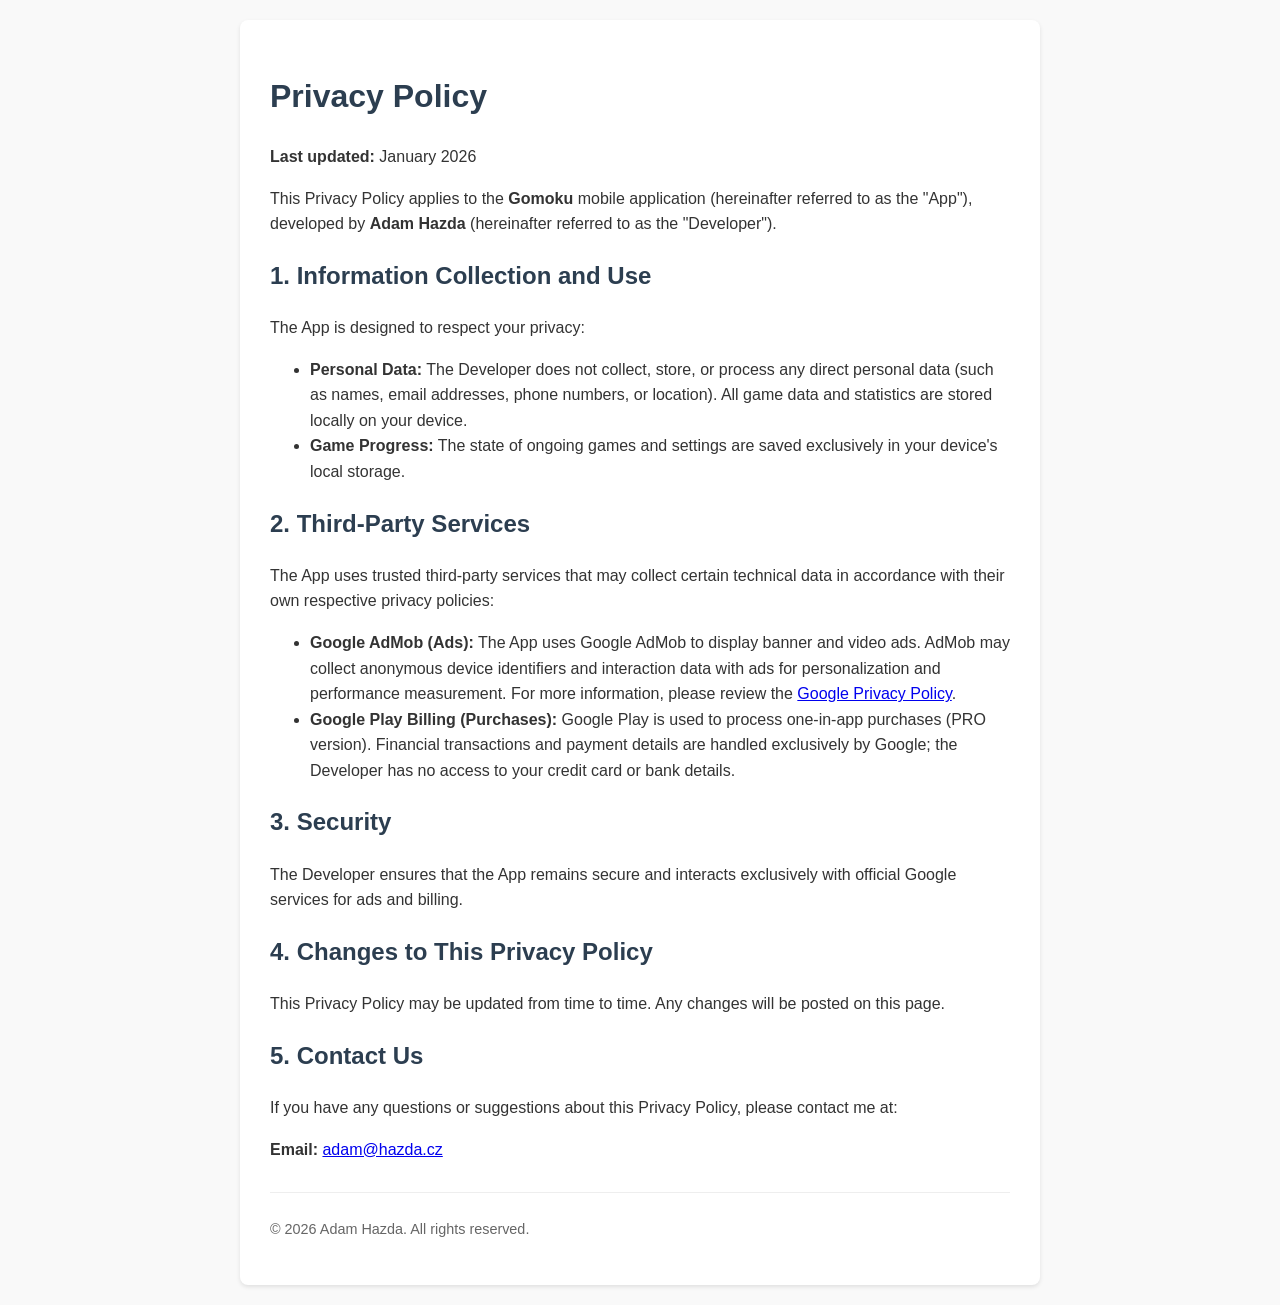
==== privacy-gomoku.html @ 67d2934d "Create privacy-gomoku.html" ====
<!DOCTYPE html>
<html lang="en">
<head>
    <meta charset="UTF-8">
    <meta name="viewport" content="width=device-width, initial-scale=1.0">
    <title>Privacy Policy - Gomoku</title>
    <style>
        body {
            font-family: Arial, sans-serif;
            line-height: 1.6;
            color: #333;
            max-width: 800px;
            margin: 0 auto;
            padding: 20px;
            background-color: #f9f9f9;
        }
        h1, h2 {
            color: #2c3e50;
        }
        .container {
            background: #fff;
            padding: 30px;
            border-radius: 8px;
            box-shadow: 0 2px 4px rgba(0,0,0,0.1);
        }
        .footer {
            margin-top: 30px;
            font-size: 0.9em;
            color: #666;
            border-top: 1px solid #eee;
            padding-top: 10px;
        }
    </style>
</head>
<body>
    <div class="container">
        <h1>Privacy Policy</h1>
        <p><strong>Last updated:</strong> January 2026</p>

        <p>This Privacy Policy applies to the <strong>Gomoku</strong> mobile application (hereinafter referred to as the "App"), developed by <strong>Adam Hazda</strong> (hereinafter referred to as the "Developer").</p>

        <h2>1. Information Collection and Use</h2>
        <p>The App is designed to respect your privacy:</p>
        <ul>
            <li><strong>Personal Data:</strong> The Developer does not collect, store, or process any direct personal data (such as names, email addresses, phone numbers, or location). All game data and statistics are stored locally on your device.</li>
            <li><strong>Game Progress:</strong> The state of ongoing games and settings are saved exclusively in your device's local storage.</li>
        </ul>

        <h2>2. Third-Party Services</h2>
        <p>The App uses trusted third-party services that may collect certain technical data in accordance with their own respective privacy policies:</p>
        <ul>
            <li><strong>Google AdMob (Ads):</strong> The App uses Google AdMob to display banner and video ads. AdMob may collect anonymous device identifiers and interaction data with ads for personalization and performance measurement. For more information, please review the <a href="https://policies.google.com/privacy" target="_blank">Google Privacy Policy</a>.</li>
            <li><strong>Google Play Billing (Purchases):</strong> Google Play is used to process one-in-app purchases (PRO version). Financial transactions and payment details are handled exclusively by Google; the Developer has no access to your credit card or bank details.</li>
        </ul>

        <h2>3. Security</h2>
        <p>The Developer ensures that the App remains secure and interacts exclusively with official Google services for ads and billing.</p>

        <h2>4. Changes to This Privacy Policy</h2>
        <p>This Privacy Policy may be updated from time to time. Any changes will be posted on this page.</p>

        <h2>5. Contact Us</h2>
        <p>If you have any questions or suggestions about this Privacy Policy, please contact me at:</p>
        <p><strong>Email:</strong> <a href="mailto:adam@hazda.cz">adam@hazda.cz</a></p>

        <div class="footer">
            <p>&copy; 2026 Adam Hazda. All rights reserved.</p>
        </div>
    </div>
</body>
</html>
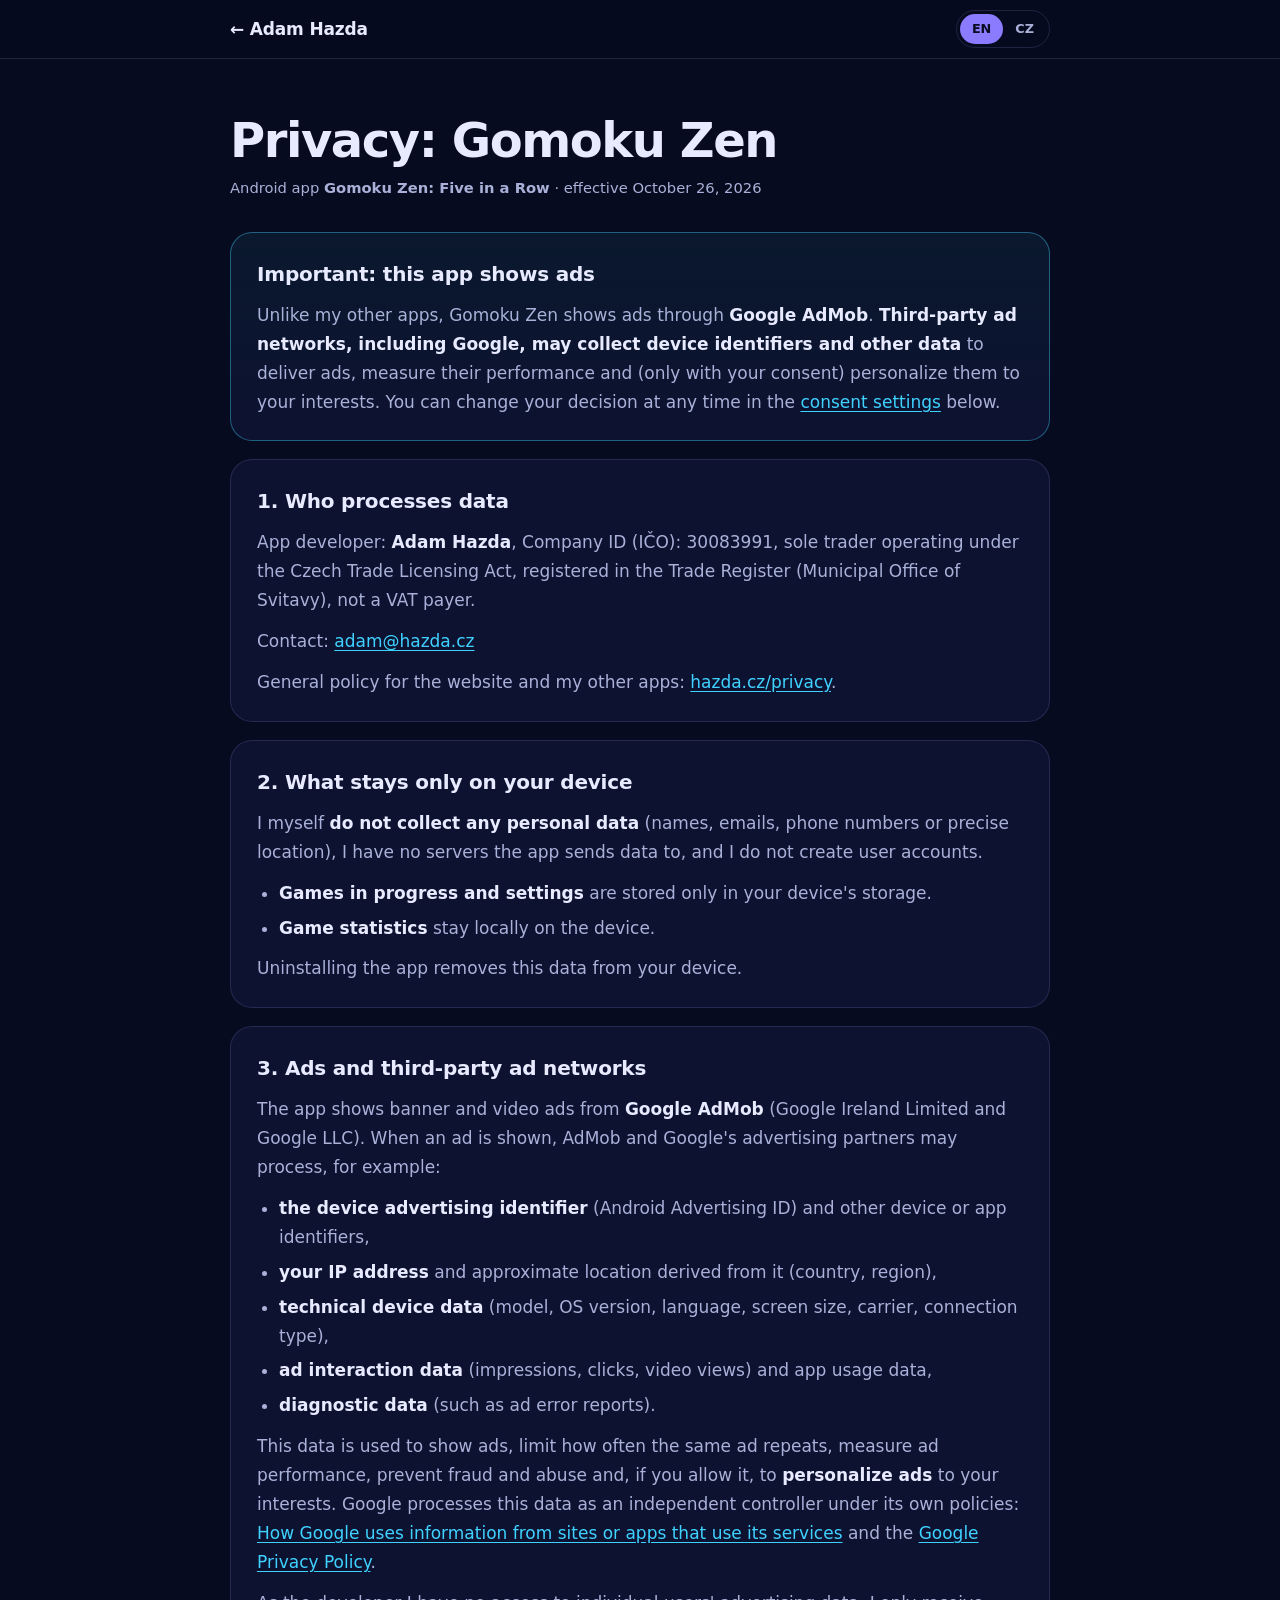
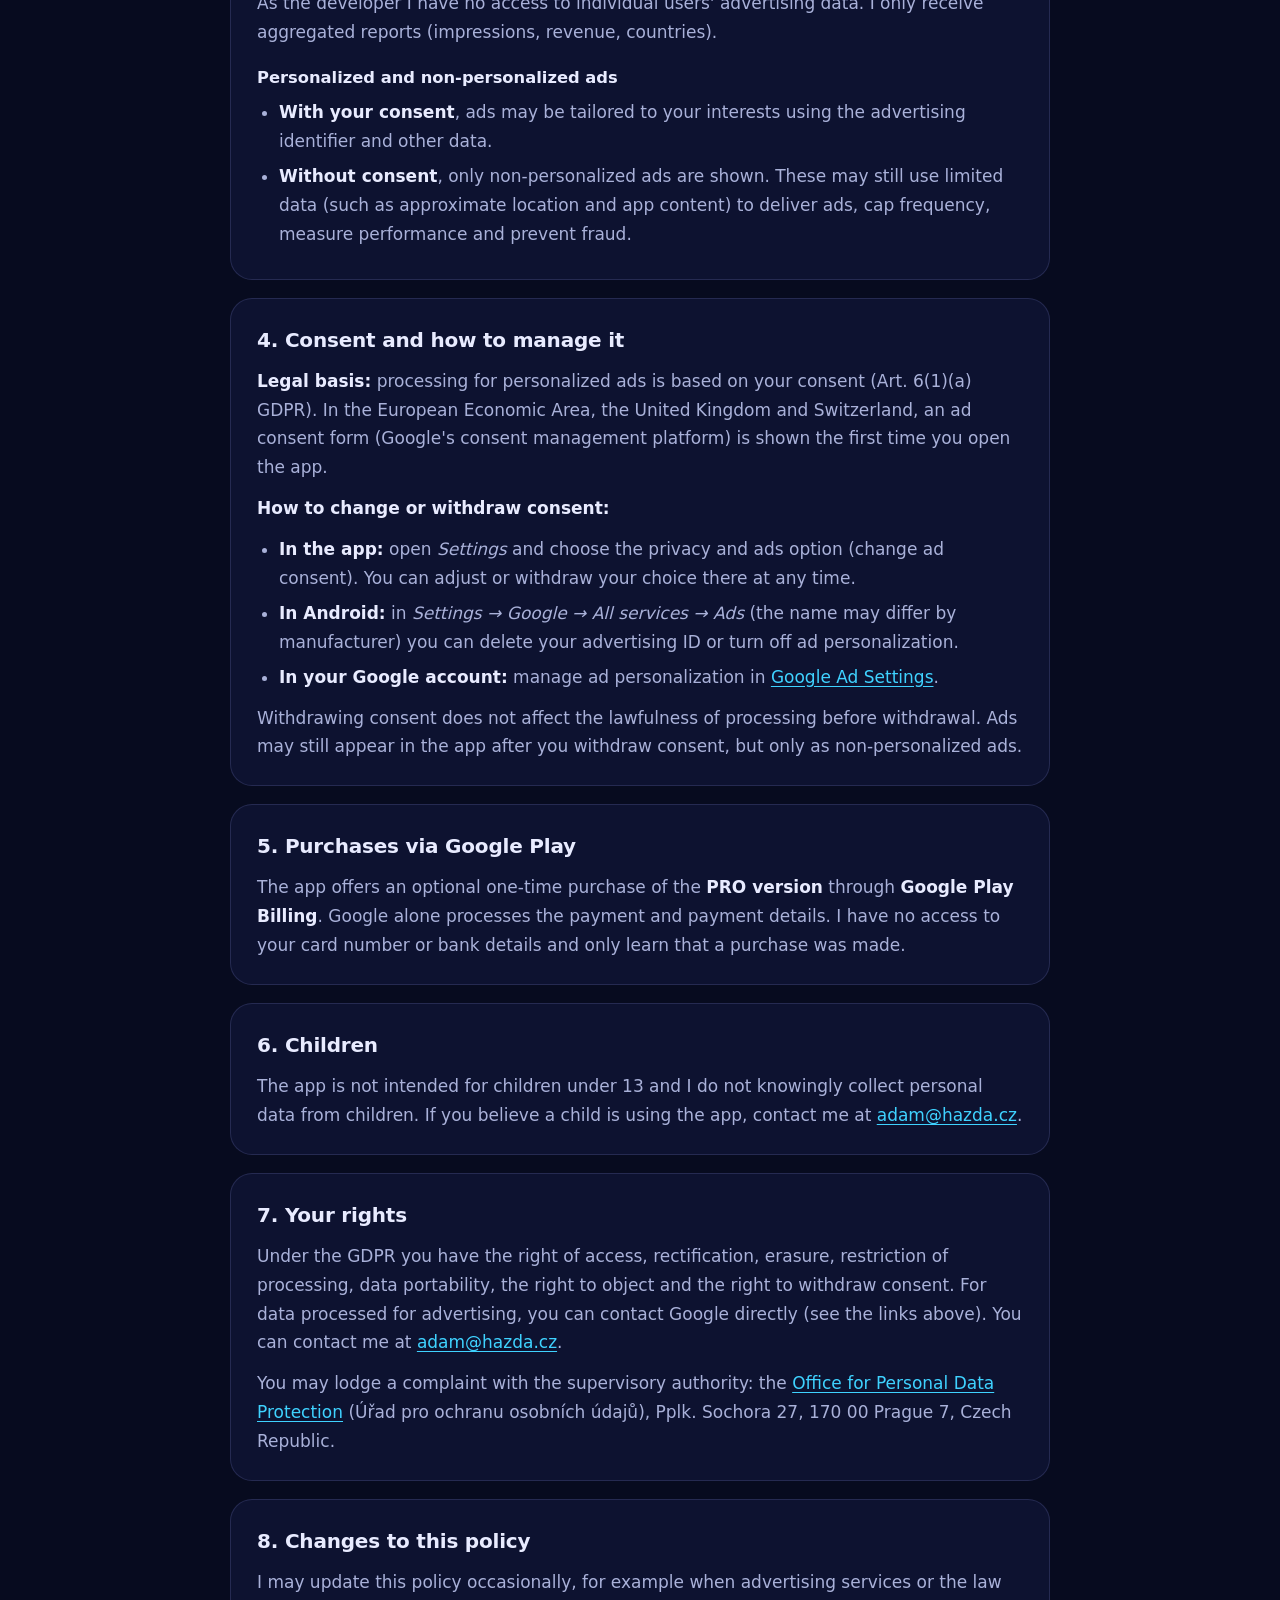
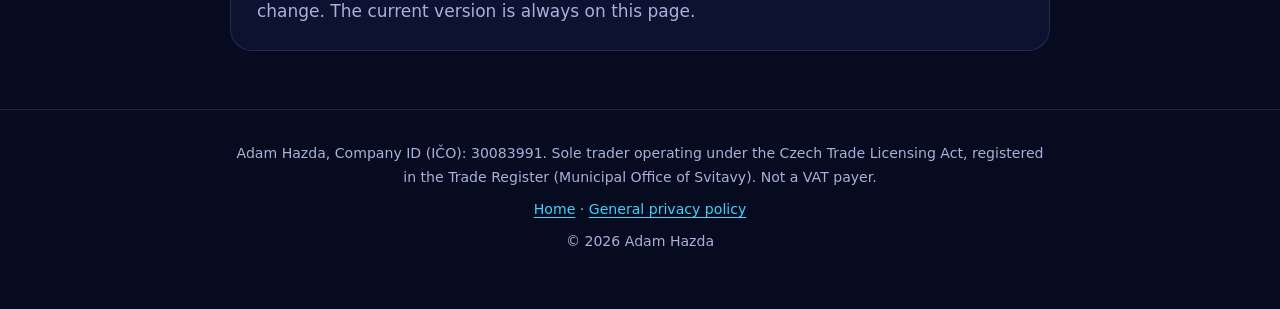
==== commit 614e2562: "Add files via upload" ====
--- a/privacy-gomoku.html
+++ b/privacy-gomoku.html
@@ -1,71 +1,214 @@
 <!DOCTYPE html>
-<html lang="en">
+<html lang="cs" data-lang="cz">
 <head>
-    <meta charset="UTF-8">
-    <meta name="viewport" content="width=device-width, initial-scale=1.0">
-    <title>Privacy Policy - Gomoku</title>
-    <style>
-        body {
-            font-family: Arial, sans-serif;
-            line-height: 1.6;
-            color: #333;
-            max-width: 800px;
-            margin: 0 auto;
-            padding: 20px;
-            background-color: #f9f9f9;
-        }
-        h1, h2 {
-            color: #2c3e50;
-        }
-        .container {
-            background: #fff;
-            padding: 30px;
-            border-radius: 8px;
-            box-shadow: 0 2px 4px rgba(0,0,0,0.1);
-        }
-        .footer {
-            margin-top: 30px;
-            font-size: 0.9em;
-            color: #666;
-            border-top: 1px solid #eee;
-            padding-top: 10px;
-        }
-    </style>
+<meta charset="utf-8">
+<meta name="viewport" content="width=device-width, initial-scale=1, viewport-fit=cover">
+<title>Ochrana soukromí: Gomoku Zen | Privacy Policy: Gomoku Zen</title>
+<meta name="description" content="Zásady ochrany soukromí aplikace Gomoku Zen: Five in a Row (reklamy Google AdMob). Privacy policy of the Gomoku Zen: Five in a Row app (Google AdMob ads).">
+<meta name="theme-color" content="#070b1f">
+<link rel="canonical" href="https://hazda.cz/privacy-gomoku">
+<script>
+  (function () {
+    var l = null;
+    try { l = localStorage.getItem('preferred_lang'); } catch (e) {}
+    if (l !== 'cz' && l !== 'en') l = /^cs/i.test(navigator.language || '') ? 'cz' : 'en';
+    document.documentElement.setAttribute('data-lang', l);
+    document.documentElement.lang = l === 'cz' ? 'cs' : 'en';
+  })();
+</script>
+<link rel="stylesheet" href="/legal.css">
 </head>
 <body>
-    <div class="container">
-        <h1>Privacy Policy</h1>
-        <p><strong>Last updated:</strong> January 2026</p>
-
-        <p>This Privacy Policy applies to the <strong>Gomoku</strong> mobile application (hereinafter referred to as the "App"), developed by <strong>Adam Hazda</strong> (hereinafter referred to as the "Developer").</p>
-
-        <h2>1. Information Collection and Use</h2>
-        <p>The App is designed to respect your privacy:</p>
-        <ul>
-            <li><strong>Personal Data:</strong> The Developer does not collect, store, or process any direct personal data (such as names, email addresses, phone numbers, or location). All game data and statistics are stored locally on your device.</li>
-            <li><strong>Game Progress:</strong> The state of ongoing games and settings are saved exclusively in your device's local storage.</li>
-        </ul>
-
-        <h2>2. Third-Party Services</h2>
-        <p>The App uses trusted third-party services that may collect certain technical data in accordance with their own respective privacy policies:</p>
-        <ul>
-            <li><strong>Google AdMob (Ads):</strong> The App uses Google AdMob to display banner and video ads. AdMob may collect anonymous device identifiers and interaction data with ads for personalization and performance measurement. For more information, please review the <a href="https://policies.google.com/privacy" target="_blank">Google Privacy Policy</a>.</li>
-            <li><strong>Google Play Billing (Purchases):</strong> Google Play is used to process one-in-app purchases (PRO version). Financial transactions and payment details are handled exclusively by Google; the Developer has no access to your credit card or bank details.</li>
-        </ul>
-
-        <h2>3. Security</h2>
-        <p>The Developer ensures that the App remains secure and interacts exclusively with official Google services for ads and billing.</p>
-
-        <h2>4. Changes to This Privacy Policy</h2>
-        <p>This Privacy Policy may be updated from time to time. Any changes will be posted on this page.</p>
-
-        <h2>5. Contact Us</h2>
-        <p>If you have any questions or suggestions about this Privacy Policy, please contact me at:</p>
-        <p><strong>Email:</strong> <a href="mailto:adam@hazda.cz">adam@hazda.cz</a></p>
-
-        <div class="footer">
-            <p>&copy; 2026 Adam Hazda. All rights reserved.</p>
-        </div>
+
+<nav class="nav">
+  <div class="wrap">
+    <a class="brand" href="/">← Adam Hazda</a>
+    <div class="lang" role="group" aria-label="Language">
+      <button type="button" id="btn-en" data-set-lang="en">EN</button>
+      <button type="button" id="btn-cz" data-set-lang="cz">CZ</button>
     </div>
+  </div>
+</nav>
+
+<main>
+<div class="wrap">
+
+<!-- ====================== ČESKY ====================== -->
+<div class="lang-cz">
+  <h1>Ochrana soukromí: Gomoku Zen</h1>
+  <p class="meta">Aplikace <strong>Gomoku Zen: Five in a Row</strong> pro Android · účinné od 26. října 2026</p>
+
+  <section class="card notice">
+    <h2>Důležité: aplikace zobrazuje reklamy</h2>
+    <p>Na rozdíl od mých ostatních aplikací zobrazuje Gomoku Zen reklamy prostřednictvím <strong>Google AdMob</strong>. <strong>Reklamní sítě třetích stran, včetně Googlu, mohou sbírat identifikátory zařízení a další údaje</strong>, aby reklamy zobrazovaly, měřily jejich výkon a (jen s vaším souhlasem) přizpůsobovaly vašim zájmům. Své rozhodnutí můžete kdykoliv změnit v <a href="#souhlas">nastavení souhlasu</a> níže.</p>
+  </section>
+
+  <section class="card">
+    <h2>1. Kdo údaje zpracovává</h2>
+    <p>Vývojář aplikace: <strong>Adam Hazda</strong>, IČO: 30083991, podnikající dle živnostenského zákona, zapsaný v Živnostenském rejstříku (Městský úřad Svitavy), neplátce DPH.</p>
+    <!-- TODO: doplnit adresu místa podnikání -->
+    <p>Kontakt: <a href="mailto:adam@hazda.cz">adam@hazda.cz</a></p>
+    <p>Obecné zásady webu a ostatních aplikací: <a href="/privacy">hazda.cz/privacy</a>.</p>
+  </section>
+
+  <section class="card">
+    <h2>2. Co zůstává jen ve vašem zařízení</h2>
+    <p>Já sám <strong>nesbírám žádné osobní údaje</strong> (jména, e-maily, telefonní čísla ani přesnou polohu), nemám vlastní servery, na které by aplikace data odesílala, a nevytvářím uživatelské účty.</p>
+    <ul>
+      <li><strong>Rozehrané partie a nastavení</strong> se ukládají pouze v úložišti vašeho zařízení.</li>
+      <li><strong>Herní statistiky</strong> zůstávají lokálně v zařízení.</li>
+    </ul>
+    <p>Odinstalováním aplikace se tato data z vašeho zařízení smažou.</p>
+  </section>
+
+  <section class="card" id="reklamy">
+    <h2>3. Reklamy a reklamní sítě třetích stran</h2>
+    <p>Aplikace zobrazuje bannerové a videoreklamy ze služby <strong>Google AdMob</strong> (Google Ireland Limited a Google LLC). Při zobrazení reklamy mohou AdMob a reklamní partneři Googlu zpracovávat například:</p>
+    <ul>
+      <li><strong>reklamní identifikátor zařízení</strong> (Android Advertising ID) a další identifikátory zařízení nebo aplikace,</li>
+      <li><strong>IP adresu</strong> a z ní odvozenou přibližnou polohu (země, region),</li>
+      <li><strong>technické údaje o zařízení</strong> (model, verze systému, jazyk, velikost displeje, operátor, typ připojení),</li>
+      <li><strong>údaje o interakci s reklamou</strong> (zobrazení, kliknutí, dokoukání videa) a o používání aplikace,</li>
+      <li><strong>diagnostické údaje</strong> (např. hlášení o chybách reklam).</li>
+    </ul>
+    <p>Tyto údaje slouží k zobrazení reklam, omezení opakování stejné reklamy, měření výkonu reklam, ochraně před podvody a zneužitím a – pokud to povolíte – k <strong>personalizaci reklam</strong> podle vašich zájmů. Google zpracovává tyto údaje jako samostatný správce podle vlastních zásad: <a href="https://policies.google.com/technologies/partner-sites" target="_blank" rel="noopener">Jak Google používá údaje z webů a aplikací svých partnerů</a> a <a href="https://policies.google.com/privacy" target="_blank" rel="noopener">Zásady ochrany soukromí Google</a>.</p>
+    <p>Jako vývojář k reklamním údajům jednotlivých uživatelů přístup nemám. Dostávám pouze souhrnné reporty (počet zobrazení, výnosy, země).</p>
+    <h3>Personalizované a nepersonalizované reklamy</h3>
+    <ul>
+      <li><strong>Se souhlasem</strong> mohou být reklamy přizpůsobeny vašim zájmům na základě reklamního identifikátoru a dalších údajů.</li>
+      <li><strong>Bez souhlasu</strong> se zobrazují jen nepersonalizované reklamy. I ty mohou využívat omezené údaje (např. přibližnou polohu a obsah aplikace) k doručení reklamy, omezení frekvence, měření a ochraně před podvody.</li>
+    </ul>
+  </section>
+
+  <section class="card" id="souhlas">
+    <h2>4. Souhlas a jeho nastavení</h2>
+    <p><strong>Právní základ:</strong> zpracování údajů pro personalizované reklamy probíhá na základě vašeho souhlasu (čl. 6 odst. 1 písm. a) GDPR). V zemích Evropského hospodářského prostoru, ve Spojeném království a ve Švýcarsku se při prvním spuštění zobrazí formulář pro udělení souhlasu s reklamami (platforma Google pro správu souhlasu).</p>
+    <p><strong>Jak souhlas změnit nebo odvolat:</strong></p>
+    <ul>
+      <li><strong>V aplikaci:</strong> otevřete <em>Nastavení</em> a zvolte položku pro nastavení soukromí a reklam (změna souhlasu s reklamami). Zde můžete svou volbu kdykoliv upravit nebo odvolat.</li>
+      <li><strong>V systému Android:</strong> v <em>Nastavení → Google → Všechny služby → Reklamy</em> (název se může lišit podle výrobce) můžete reklamní ID smazat nebo vypnout personalizaci reklam.</li>
+      <li><strong>V účtu Google:</strong> personalizaci reklam spravujete v <a href="https://adssettings.google.com" target="_blank" rel="noopener">nastavení reklam Google</a>.</li>
+    </ul>
+    <p>Odvolání souhlasu nemá vliv na zákonnost zpracování před jeho odvoláním. Reklamy se v aplikaci mohou zobrazovat i po odvolání souhlasu, ale už jen jako nepersonalizované.</p>
+  </section>
+
+  <section class="card">
+    <h2>5. Nákupy přes Google Play</h2>
+    <p>Aplikace nabízí volitelný jednorázový nákup <strong>verze PRO</strong> prostřednictvím <strong>Google Play Billing</strong>. Platbu a platební údaje zpracovává výhradně Google. Já k číslu karty ani bankovním údajům nemám přístup a dozvídám se pouze, že nákup proběhl.</p>
+  </section>
+
+  <section class="card">
+    <h2>6. Děti</h2>
+    <p>Aplikace není určena dětem mladším 13 let a vědomě od dětí osobní údaje nesbírám. Pokud se domníváte, že aplikaci používá dítě, kontaktujte mě na adrese <a href="mailto:adam@hazda.cz">adam@hazda.cz</a>.</p>
+  </section>
+
+  <section class="card">
+    <h2>7. Vaše práva</h2>
+    <p>Podle GDPR máte právo na přístup k údajům, jejich opravu nebo výmaz, omezení zpracování, přenositelnost, právo vznést námitku a právo odvolat souhlas. U údajů zpracovávaných pro reklamy se na Google můžete obrátit přímo (viz odkazy výše). Mě můžete kontaktovat na <a href="mailto:adam@hazda.cz">adam@hazda.cz</a>.</p>
+    <p>Stížnost můžete podat u dozorového úřadu: <a href="https://www.uoou.gov.cz" target="_blank" rel="noopener">Úřad pro ochranu osobních údajů</a>, Pplk. Sochora 27, 170 00 Praha 7.</p>
+  </section>
+
+  <section class="card">
+    <h2>8. Změny těchto zásad</h2>
+    <p>Zásady mohu příležitostně aktualizovat, např. při změně reklamních služeb nebo legislativy. Aktuální znění je vždy na této stránce.</p>
+  </section>
+</div>
+
+<!-- ====================== ENGLISH ====================== -->
+<div class="lang-en">
+  <h1>Privacy: Gomoku Zen</h1>
+  <p class="meta">Android app <strong>Gomoku Zen: Five in a Row</strong> · effective October 26, 2026</p>
+
+  <section class="card notice">
+    <h2>Important: this app shows ads</h2>
+    <p>Unlike my other apps, Gomoku Zen shows ads through <strong>Google AdMob</strong>. <strong>Third-party ad networks, including Google, may collect device identifiers and other data</strong> to deliver ads, measure their performance and (only with your consent) personalize them to your interests. You can change your decision at any time in the <a href="#consent">consent settings</a> below.</p>
+  </section>
+
+  <section class="card">
+    <h2>1. Who processes data</h2>
+    <p>App developer: <strong>Adam Hazda</strong>, Company ID (IČO): 30083991, sole trader operating under the Czech Trade Licensing Act, registered in the Trade Register (Municipal Office of Svitavy), not a VAT payer.</p>
+    <p>Contact: <a href="mailto:adam@hazda.cz">adam@hazda.cz</a></p>
+    <p>General policy for the website and my other apps: <a href="/privacy">hazda.cz/privacy</a>.</p>
+  </section>
+
+  <section class="card">
+    <h2>2. What stays only on your device</h2>
+    <p>I myself <strong>do not collect any personal data</strong> (names, emails, phone numbers or precise location), I have no servers the app sends data to, and I do not create user accounts.</p>
+    <ul>
+      <li><strong>Games in progress and settings</strong> are stored only in your device's storage.</li>
+      <li><strong>Game statistics</strong> stay locally on the device.</li>
+    </ul>
+    <p>Uninstalling the app removes this data from your device.</p>
+  </section>
+
+  <section class="card">
+    <h2>3. Ads and third-party ad networks</h2>
+    <p>The app shows banner and video ads from <strong>Google AdMob</strong> (Google Ireland Limited and Google LLC). When an ad is shown, AdMob and Google's advertising partners may process, for example:</p>
+    <ul>
+      <li><strong>the device advertising identifier</strong> (Android Advertising ID) and other device or app identifiers,</li>
+      <li><strong>your IP address</strong> and approximate location derived from it (country, region),</li>
+      <li><strong>technical device data</strong> (model, OS version, language, screen size, carrier, connection type),</li>
+      <li><strong>ad interaction data</strong> (impressions, clicks, video views) and app usage data,</li>
+      <li><strong>diagnostic data</strong> (such as ad error reports).</li>
+    </ul>
+    <p>This data is used to show ads, limit how often the same ad repeats, measure ad performance, prevent fraud and abuse and, if you allow it, to <strong>personalize ads</strong> to your interests. Google processes this data as an independent controller under its own policies: <a href="https://policies.google.com/technologies/partner-sites" target="_blank" rel="noopener">How Google uses information from sites or apps that use its services</a> and the <a href="https://policies.google.com/privacy" target="_blank" rel="noopener">Google Privacy Policy</a>.</p>
+    <p>As the developer I have no access to individual users' advertising data. I only receive aggregated reports (impressions, revenue, countries).</p>
+    <h3>Personalized and non-personalized ads</h3>
+    <ul>
+      <li><strong>With your consent</strong>, ads may be tailored to your interests using the advertising identifier and other data.</li>
+      <li><strong>Without consent</strong>, only non-personalized ads are shown. These may still use limited data (such as approximate location and app content) to deliver ads, cap frequency, measure performance and prevent fraud.</li>
+    </ul>
+  </section>
+
+  <section class="card" id="consent">
+    <h2>4. Consent and how to manage it</h2>
+    <p><strong>Legal basis:</strong> processing for personalized ads is based on your consent (Art. 6(1)(a) GDPR). In the European Economic Area, the United Kingdom and Switzerland, an ad consent form (Google's consent management platform) is shown the first time you open the app.</p>
+    <p><strong>How to change or withdraw consent:</strong></p>
+    <ul>
+      <li><strong>In the app:</strong> open <em>Settings</em> and choose the privacy and ads option (change ad consent). You can adjust or withdraw your choice there at any time.</li>
+      <li><strong>In Android:</strong> in <em>Settings → Google → All services → Ads</em> (the name may differ by manufacturer) you can delete your advertising ID or turn off ad personalization.</li>
+      <li><strong>In your Google account:</strong> manage ad personalization in <a href="https://adssettings.google.com" target="_blank" rel="noopener">Google Ad Settings</a>.</li>
+    </ul>
+    <p>Withdrawing consent does not affect the lawfulness of processing before withdrawal. Ads may still appear in the app after you withdraw consent, but only as non-personalized ads.</p>
+  </section>
+
+  <section class="card">
+    <h2>5. Purchases via Google Play</h2>
+    <p>The app offers an optional one-time purchase of the <strong>PRO version</strong> through <strong>Google Play Billing</strong>. Google alone processes the payment and payment details. I have no access to your card number or bank details and only learn that a purchase was made.</p>
+  </section>
+
+  <section class="card">
+    <h2>6. Children</h2>
+    <p>The app is not intended for children under 13 and I do not knowingly collect personal data from children. If you believe a child is using the app, contact me at <a href="mailto:adam@hazda.cz">adam@hazda.cz</a>.</p>
+  </section>
+
+  <section class="card">
+    <h2>7. Your rights</h2>
+    <p>Under the GDPR you have the right of access, rectification, erasure, restriction of processing, data portability, the right to object and the right to withdraw consent. For data processed for advertising, you can contact Google directly (see the links above). You can contact me at <a href="mailto:adam@hazda.cz">adam@hazda.cz</a>.</p>
+    <p>You may lodge a complaint with the supervisory authority: the <a href="https://www.uoou.gov.cz" target="_blank" rel="noopener">Office for Personal Data Protection</a> (Úřad pro ochranu osobních údajů), Pplk. Sochora 27, 170 00 Prague 7, Czech Republic.</p>
+  </section>
+
+  <section class="card">
+    <h2>8. Changes to this policy</h2>
+    <p>I may update this policy occasionally, for example when advertising services or the law change. The current version is always on this page.</p>
+  </section>
+</div>
+
+</div>
+</main>
+
+<footer>
+  <div class="wrap">
+    <p class="lang-cz">Adam Hazda, IČO: 30083991. Podnikající dle živnostenského zákona, zapsaný v Živnostenském rejstříku (Městský úřad Svitavy). Neplátce DPH.</p>
+    <p class="lang-en">Adam Hazda, Company ID (IČO): 30083991. Sole trader operating under the Czech Trade Licensing Act, registered in the Trade Register (Municipal Office of Svitavy). Not a VAT payer.</p>
+    <p>
+      <a href="/"><span class="lang-cz">Domů</span><span class="lang-en">Home</span></a> ·
+      <a href="/privacy"><span class="lang-cz">Obecné zásady soukromí</span><span class="lang-en">General privacy policy</span></a>
+    </p>
+    <p>&copy; 2026 Adam Hazda</p>
+  </div>
+</footer>
+
+<script src="/legal.js"></script>
 </body>
 </html>
--- a/legal.css
+++ b/legal.css
@@ -0,0 +1,70 @@
+/* Sdílený vzhled právních stránek (privacy.html, privacy-gomoku.html).
+   Záměrně bez externích písem, aby tyto stránky nevolaly žádné služby třetích stran. */
+:root {
+  --bg: #070b1f;
+  --surface: #0d1230;
+  --surface-2: #131a42;
+  --line: rgba(160, 170, 255, .16);
+  --text: #e8ebff;
+  --muted: #a9b1d9;
+  --violet: #8b7bff;
+  --cyan: #3fd2ff;
+  --font: system-ui, -apple-system, "Segoe UI", Roboto, Helvetica, Arial, sans-serif;
+}
+*, *::before, *::after { box-sizing: border-box; }
+html { scroll-behavior: smooth; scroll-padding-top: 72px; }
+body {
+  margin: 0; background: var(--bg); color: var(--text);
+  font-family: var(--font); font-size: 1.0625rem; line-height: 1.7;
+  -webkit-font-smoothing: antialiased;
+}
+a { color: var(--cyan); text-underline-offset: 3px; }
+a:hover { color: var(--text); }
+:focus-visible { outline: 2px solid var(--cyan); outline-offset: 3px; border-radius: 6px; }
+.wrap { width: min(820px, 100% - 40px); margin-inline: auto; }
+
+[data-lang="cz"] .lang-en, [data-lang="en"] .lang-cz { display: none !important; }
+
+.nav {
+  position: sticky; top: 0; z-index: 10;
+  background: rgba(7, 11, 31, .85); backdrop-filter: blur(12px); -webkit-backdrop-filter: blur(12px);
+  border-bottom: 1px solid var(--line);
+}
+.nav .wrap { display: flex; align-items: center; justify-content: space-between; gap: 16px; height: 58px; }
+.brand { color: var(--text); font-weight: 800; text-decoration: none; letter-spacing: -.01em; }
+.lang { display: flex; border: 1px solid var(--line); border-radius: 999px; padding: 3px; }
+.lang button {
+  font: inherit; font-size: .8rem; font-weight: 600; color: var(--muted);
+  background: none; border: 0; padding: 4px 12px; border-radius: 999px; cursor: pointer;
+}
+.lang button[aria-pressed="true"] { background: var(--violet); color: #0a0c24; }
+
+main { padding: 56px 0 40px; }
+h1 { font-size: clamp(2rem, 6vw, 3rem); line-height: 1.08; letter-spacing: -.03em; margin: 0 0 8px; }
+.meta { color: var(--muted); font-size: .92rem; margin: 0 0 32px; }
+.lead { color: var(--muted); font-size: 1.1rem; margin: 0 0 28px; }
+
+.card {
+  background: var(--surface); border: 1px solid var(--line); border-radius: 22px;
+  padding: 24px 26px; margin-bottom: 18px;
+}
+.card h2 { font-size: 1.25rem; letter-spacing: -.01em; margin: 0 0 10px; }
+.card h3 { font-size: 1.02rem; margin: 18px 0 6px; }
+.card p, .card li { color: var(--muted); }
+.card p { margin: 0 0 12px; }
+.card p:last-child, .card ul:last-child { margin-bottom: 0; }
+.card ul { margin: 0 0 12px; padding-left: 22px; }
+.card li { margin-bottom: 6px; }
+.card strong { color: var(--text); font-weight: 600; }
+.notice {
+  border-color: rgba(63, 210, 255, .4); background: linear-gradient(180deg, rgba(63,210,255,.07), var(--surface));
+}
+table { width: 100%; border-collapse: collapse; font-size: .93rem; margin: 6px 0 4px; }
+th, td { text-align: left; padding: 8px 10px; border-bottom: 1px solid var(--line); vertical-align: top; color: var(--muted); }
+th { color: var(--text); font-weight: 600; }
+.tablewrap { overflow-x: auto; }
+.cc-link { background: none; border: 0; padding: 0; font: inherit; color: var(--cyan); text-decoration: underline; text-underline-offset: 3px; cursor: pointer; }
+.cc-link:hover { color: var(--text); }
+
+footer { border-top: 1px solid var(--line); padding: 32px 0 48px; text-align: center; color: var(--muted); font-size: .88rem; }
+footer p { margin: 0 0 8px; }
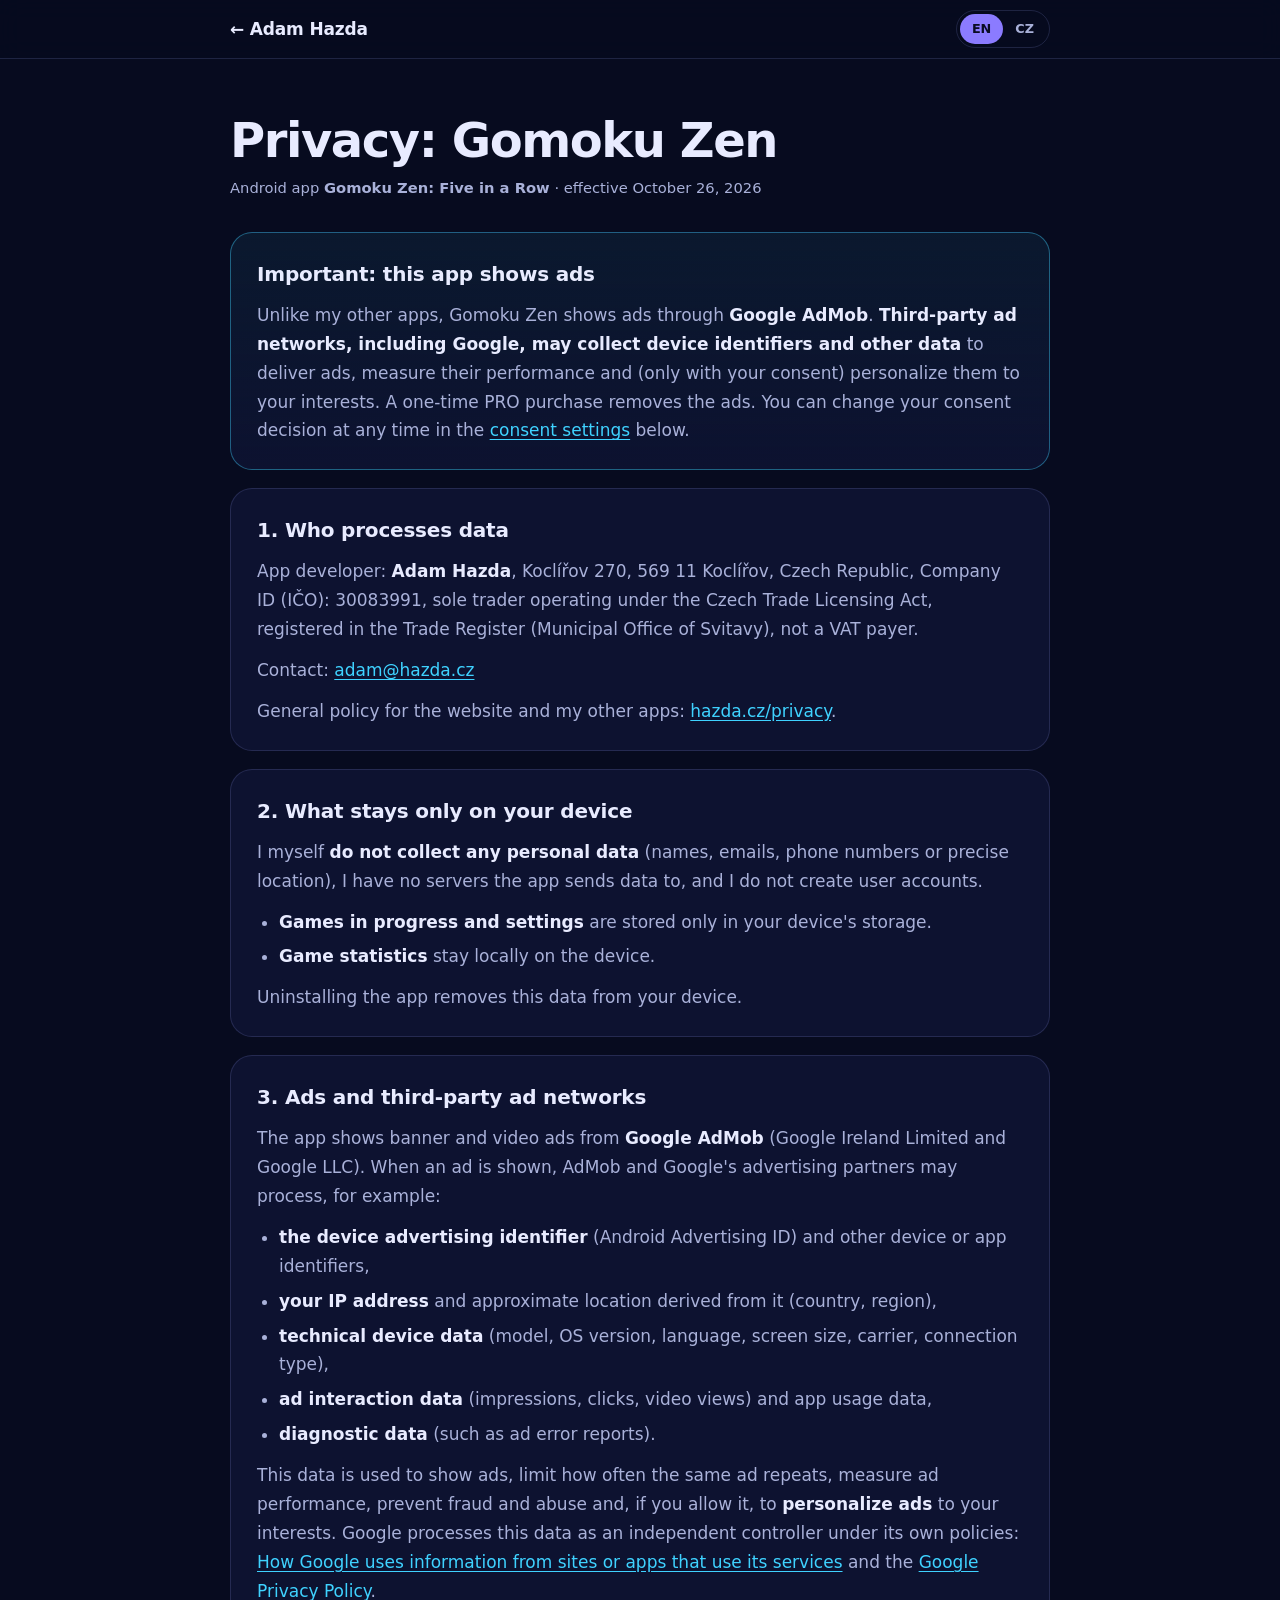
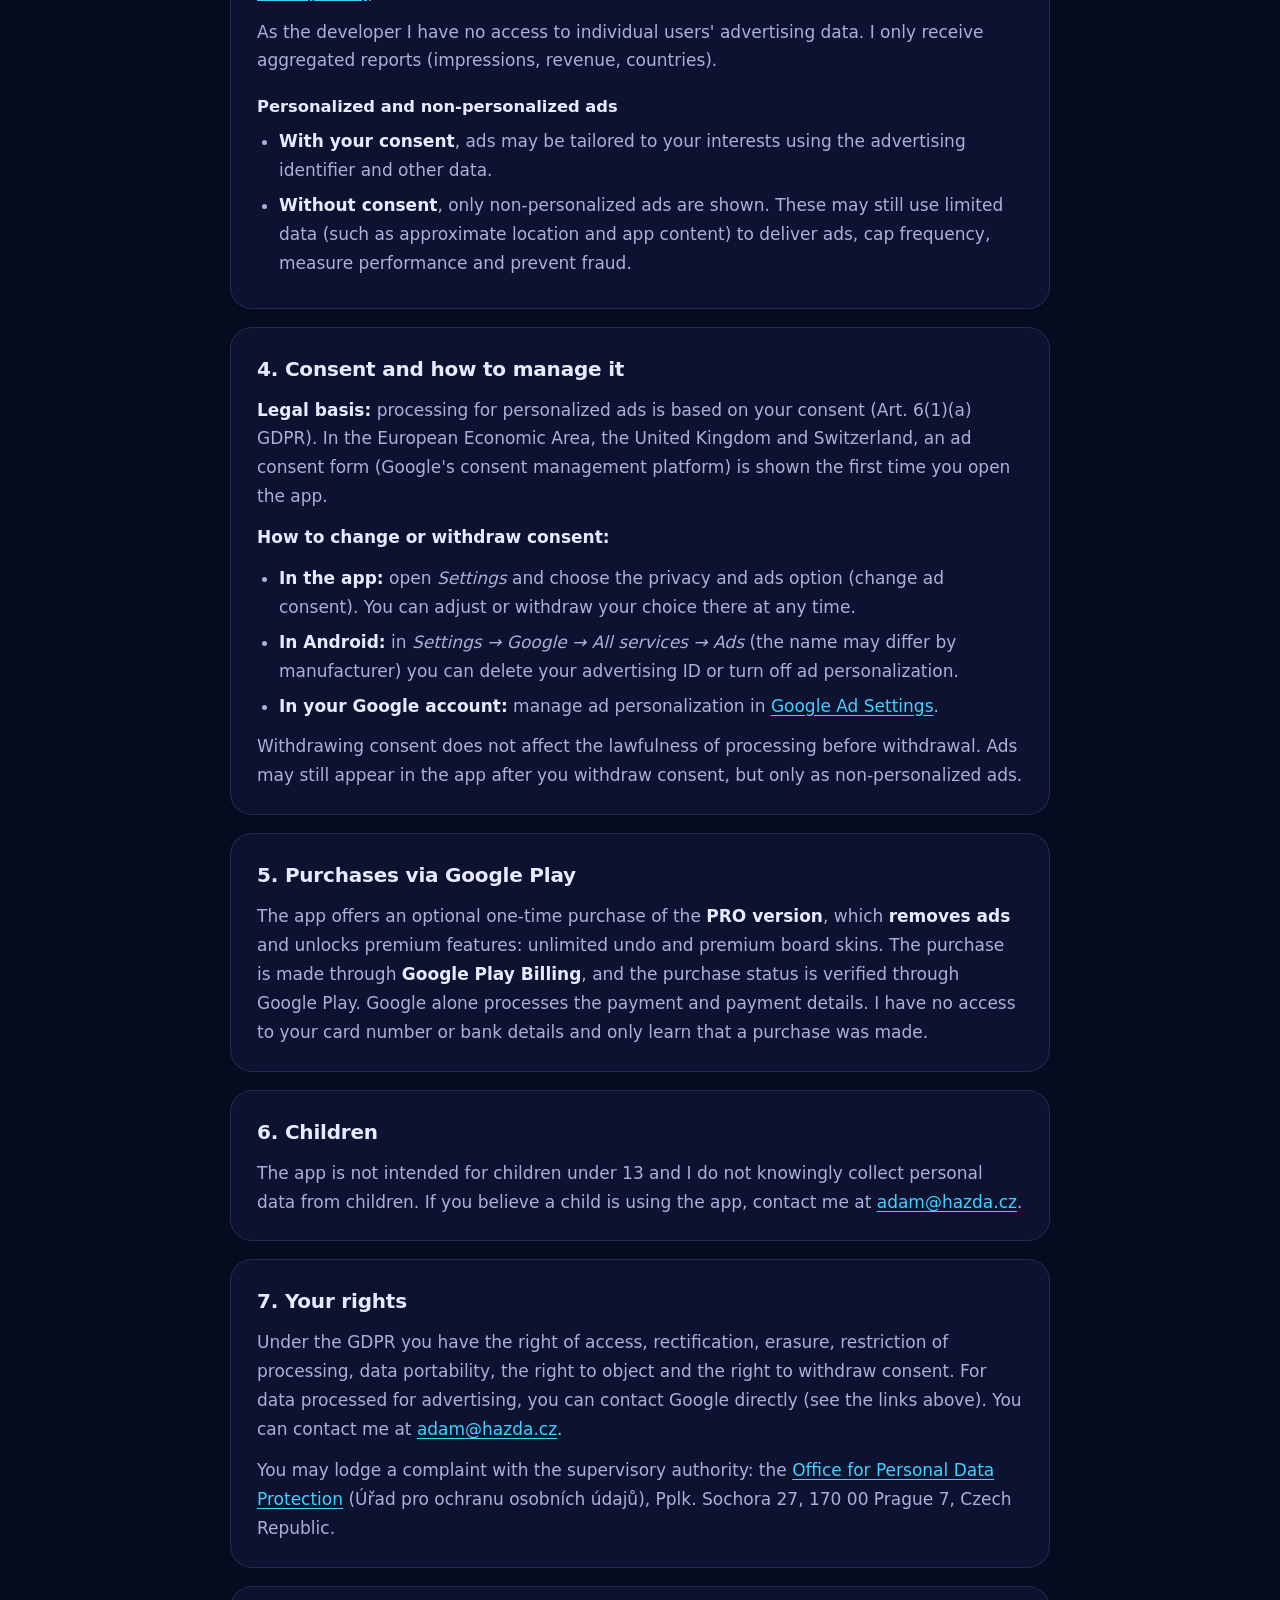
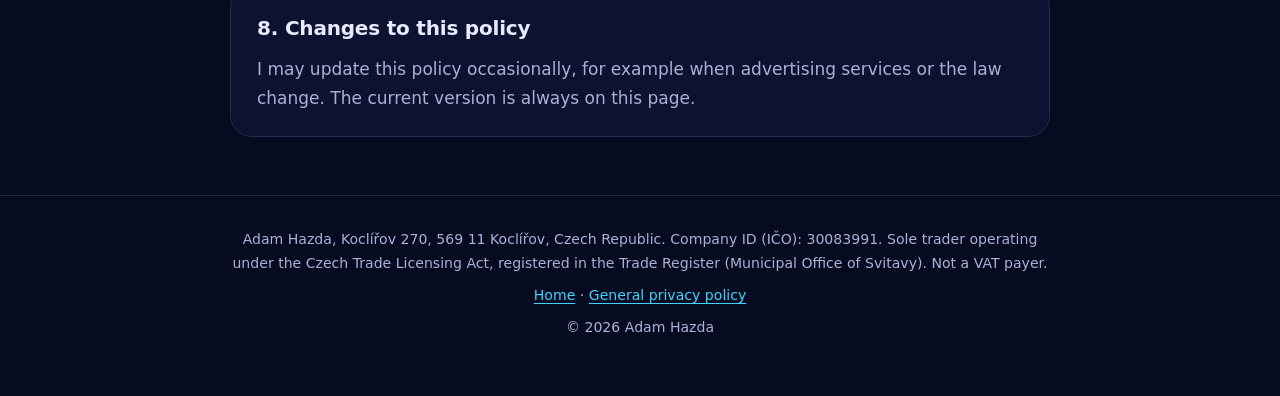
==== commit 294471fd: "Add files via upload" ====
--- a/privacy-gomoku.html
+++ b/privacy-gomoku.html
@@ -40,13 +40,12 @@
 
   <section class="card notice">
     <h2>Důležité: aplikace zobrazuje reklamy</h2>
-    <p>Na rozdíl od mých ostatních aplikací zobrazuje Gomoku Zen reklamy prostřednictvím <strong>Google AdMob</strong>. <strong>Reklamní sítě třetích stran, včetně Googlu, mohou sbírat identifikátory zařízení a další údaje</strong>, aby reklamy zobrazovaly, měřily jejich výkon a (jen s vaším souhlasem) přizpůsobovaly vašim zájmům. Své rozhodnutí můžete kdykoliv změnit v <a href="#souhlas">nastavení souhlasu</a> níže.</p>
+    <p>Na rozdíl od mých ostatních aplikací zobrazuje Gomoku Zen reklamy prostřednictvím <strong>Google AdMob</strong>. <strong>Reklamní sítě třetích stran, včetně Googlu, mohou sbírat identifikátory zařízení a další údaje</strong>, aby reklamy zobrazovaly, měřily jejich výkon a (jen s vaším souhlasem) přizpůsobovaly vašim zájmům. Reklamy odstraní jednorázový nákup verze PRO. Své rozhodnutí o souhlasu můžete kdykoliv změnit v <a href="#souhlas">nastavení souhlasu</a> níže.</p>
   </section>
 
   <section class="card">
     <h2>1. Kdo údaje zpracovává</h2>
-    <p>Vývojář aplikace: <strong>Adam Hazda</strong>, IČO: 30083991, podnikající dle živnostenského zákona, zapsaný v Živnostenském rejstříku (Městský úřad Svitavy), neplátce DPH.</p>
-    <!-- TODO: doplnit adresu místa podnikání -->
+    <p>Vývojář aplikace: <strong>Adam Hazda</strong>, Koclířov 270, 569 11 Koclířov, IČO: 30083991, podnikající dle živnostenského zákona, zapsaný v Živnostenském rejstříku (Městský úřad Svitavy), neplátce DPH.</p>
     <p>Kontakt: <a href="mailto:adam@hazda.cz">adam@hazda.cz</a></p>
     <p>Obecné zásady webu a ostatních aplikací: <a href="/privacy">hazda.cz/privacy</a>.</p>
   </section>
@@ -94,7 +93,7 @@
 
   <section class="card">
     <h2>5. Nákupy přes Google Play</h2>
-    <p>Aplikace nabízí volitelný jednorázový nákup <strong>verze PRO</strong> prostřednictvím <strong>Google Play Billing</strong>. Platbu a platební údaje zpracovává výhradně Google. Já k číslu karty ani bankovním údajům nemám přístup a dozvídám se pouze, že nákup proběhl.</p>
+    <p>Aplikace nabízí volitelný jednorázový nákup <strong>verze PRO</strong>, který <strong>odstraní reklamy</strong> a odemkne prémiové funkce: neomezené kroky zpět a prémiové skiny hrací desky. Nákup probíhá prostřednictvím <strong>Google Play Billing</strong>. Stav nákupu se ověřuje přes Google Play. Platbu a platební údaje zpracovává výhradně Google. Já k číslu karty ani bankovním údajům nemám přístup a dozvídám se pouze, že nákup proběhl.</p>
   </section>
 
   <section class="card">
@@ -121,12 +120,12 @@
 
   <section class="card notice">
     <h2>Important: this app shows ads</h2>
-    <p>Unlike my other apps, Gomoku Zen shows ads through <strong>Google AdMob</strong>. <strong>Third-party ad networks, including Google, may collect device identifiers and other data</strong> to deliver ads, measure their performance and (only with your consent) personalize them to your interests. You can change your decision at any time in the <a href="#consent">consent settings</a> below.</p>
+    <p>Unlike my other apps, Gomoku Zen shows ads through <strong>Google AdMob</strong>. <strong>Third-party ad networks, including Google, may collect device identifiers and other data</strong> to deliver ads, measure their performance and (only with your consent) personalize them to your interests. A one-time PRO purchase removes the ads. You can change your consent decision at any time in the <a href="#consent">consent settings</a> below.</p>
   </section>
 
   <section class="card">
     <h2>1. Who processes data</h2>
-    <p>App developer: <strong>Adam Hazda</strong>, Company ID (IČO): 30083991, sole trader operating under the Czech Trade Licensing Act, registered in the Trade Register (Municipal Office of Svitavy), not a VAT payer.</p>
+    <p>App developer: <strong>Adam Hazda</strong>, Koclířov 270, 569 11 Koclířov, Czech Republic, Company ID (IČO): 30083991, sole trader operating under the Czech Trade Licensing Act, registered in the Trade Register (Municipal Office of Svitavy), not a VAT payer.</p>
     <p>Contact: <a href="mailto:adam@hazda.cz">adam@hazda.cz</a></p>
     <p>General policy for the website and my other apps: <a href="/privacy">hazda.cz/privacy</a>.</p>
   </section>
@@ -174,7 +173,7 @@
 
   <section class="card">
     <h2>5. Purchases via Google Play</h2>
-    <p>The app offers an optional one-time purchase of the <strong>PRO version</strong> through <strong>Google Play Billing</strong>. Google alone processes the payment and payment details. I have no access to your card number or bank details and only learn that a purchase was made.</p>
+    <p>The app offers an optional one-time purchase of the <strong>PRO version</strong>, which <strong>removes ads</strong> and unlocks premium features: unlimited undo and premium board skins. The purchase is made through <strong>Google Play Billing</strong>, and the purchase status is verified through Google Play. Google alone processes the payment and payment details. I have no access to your card number or bank details and only learn that a purchase was made.</p>
   </section>
 
   <section class="card">
@@ -199,8 +198,8 @@
 
 <footer>
   <div class="wrap">
-    <p class="lang-cz">Adam Hazda, IČO: 30083991. Podnikající dle živnostenského zákona, zapsaný v Živnostenském rejstříku (Městský úřad Svitavy). Neplátce DPH.</p>
-    <p class="lang-en">Adam Hazda, Company ID (IČO): 30083991. Sole trader operating under the Czech Trade Licensing Act, registered in the Trade Register (Municipal Office of Svitavy). Not a VAT payer.</p>
+    <p class="lang-cz">Adam Hazda, Koclířov 270, 569 11 Koclířov. IČO: 30083991. Podnikající dle živnostenského zákona, zapsaný v Živnostenském rejstříku (Městský úřad Svitavy). Neplátce DPH.</p>
+    <p class="lang-en">Adam Hazda, Koclířov 270, 569 11 Koclířov, Czech Republic. Company ID (IČO): 30083991. Sole trader operating under the Czech Trade Licensing Act, registered in the Trade Register (Municipal Office of Svitavy). Not a VAT payer.</p>
     <p>
       <a href="/"><span class="lang-cz">Domů</span><span class="lang-en">Home</span></a> ·
       <a href="/privacy"><span class="lang-cz">Obecné zásady soukromí</span><span class="lang-en">General privacy policy</span></a>
